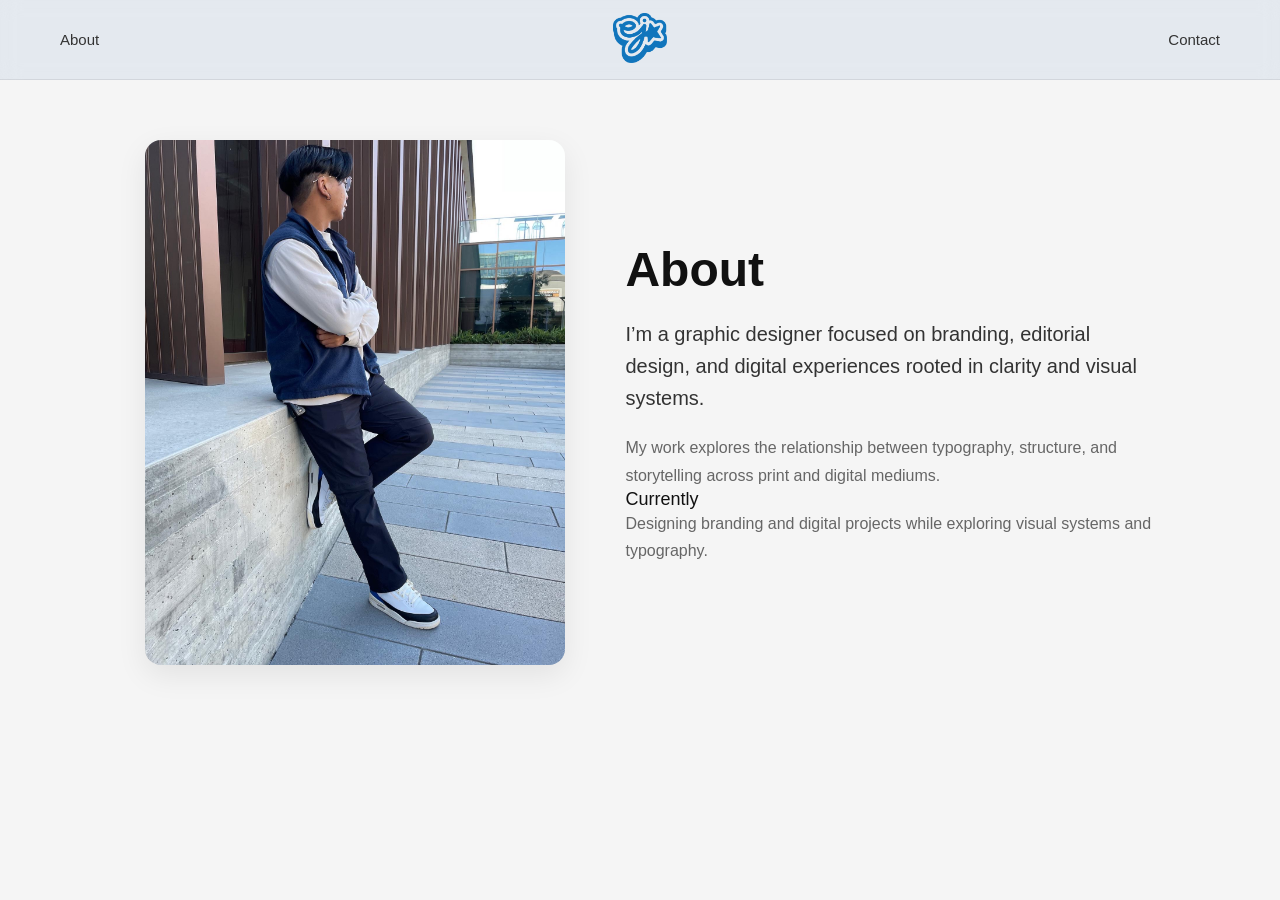
==== about.html @ 7b977087 "Update about.html" ====
<!DOCTYPE html>
<html lang="en">
<head>
  <meta charset="UTF-8" />
  <meta name="viewport" content="width=device-width, initial-scale=1.0"/>
  <title>About | EJ Gandia</title>
  <link rel="stylesheet" href="styles.css"/>
  <link rel="shortcut icon" type="image/x-icon" href="ejfaviconblue.png">
</head>

<body>

<!-- NAV -->
<header class="topnav">
  <nav class="nav-left">
    <a href="about.html">About</a>
  </nav>

  <div class="nav-center">
    <a href="index.html">
      <img src="images/logo.png" class="logo">
    </a>
  </div>

  <nav class="nav-right">
    <a href="contact.html">Contact</a>
  </nav>
</header>

<!-- ABOUT -->
<main class="main about-page">

  <section class="about-grid">

    <!-- IMAGE -->
    <div class="about-image">
      <img src="images/profile2.jpg" alt="EJ Gandia portrait">
    </div>

    <!-- TEXT -->
    <div class="about-text">

      <h1>About</h1>

      <p class="lead">
        I’m a graphic designer focused on branding, editorial design,
        and digital experiences rooted in clarity and visual systems.
      </p>

      <p>
        My work explores the relationship between typography, structure,
        and storytelling across print and digital mediums.
      </p>

      <h3>Currently</h3>
      <p>
        Designing branding and digital projects while exploring
        visual systems and typography.
      </p>

    </div>

  </section>

</main>
</body>
</html>
---- styles.css ----
/* =========================
   BASE RESET + VARIABLES
   ========================= */

* {
  margin: 0;
  padding: 0;
  box-sizing: border-box;
  font-family: Helvetica, Arial, sans-serif;
}

:root {
  --accent: #2b6cb0;
  --text: #111;
  --muted: #666;
  --border: rgba(0,0,0,0.08);
}

body {
  background: #f5f5f5;
  color: var(--text);
}

/* =========================
   GLOBAL LINK RESET (IMPORTANT)
   ========================= */

a {
  text-decoration: none;
  color: inherit;
}

/* =========================
   CATEGORY LINKS (FIXED)
   ========================= */

.category a {
  display: block;
  color: #111;
  text-decoration: none;
}

/* Force ALL link states to behave consistently */
.category a:link,
.category a:visited,
.category a:hover,
.category a:active {
  color: #111;
  text-decoration: none;
}

/* Optional: subtle hover interaction (recommended) */
.category a:hover {
  color: var(--accent);
}

/* =========================
   TYPOGRAPHY SYSTEM
   ========================= */

h1 {
  font-size: 48px;
  font-weight: 700;
  line-height: 1.2;
}

h2 {
  font-size: 28px;
  font-weight: 600;
  line-height: 1.3;
}

h3 {
  font-size: 18px;
  font-weight: 500;
}

p {
  font-size: 16px;
  line-height: 1.7;
  color: var(--muted);
}

/* =========================
   NAVIGATION
   ========================= */

.topnav {
  position: fixed;
  top: 0;
  left: 0;
  width: 100%;
  height: 80px;
  padding: 0 60px;

  display: grid;
  grid-template-columns: 1fr auto 1fr;
  align-items: center;

  background: rgba(43, 108, 176, 0.08);
  backdrop-filter: blur(10px);
  border-bottom: 1px solid var(--border);
  z-index: 1000;
}

.nav-left {
  justify-self: start;
}

.nav-center {
  justify-self: center;
}

.nav-right {
  justify-self: end;
}

.topnav a {
  font-size: 15px;
  font-weight: 500;
  color: #333;
  transition: color 0.2s ease;
}

.topnav a:hover {
  color: var(--accent);
}

.nav-right a {
  margin-left: 40px;
}

/* LOGO */
.logo {
  height: 50px;
  width: auto;
}

.logo-link {
  display: flex;
  align-items: center;
}

/* =========================
   LAYOUT SYSTEM
   ========================= */

.main {
  padding: 140px 80px 100px;
  max-width: 1200px;
  margin: 0 auto;
}

section {
  margin-bottom: 120px;
}

/* =========================
   HERO SECTION
   ========================= */

.hero {
  padding-bottom: 80px;
  border-bottom: 1px solid #e5e5e5;

  opacity: 0;
  transform: translateY(20px);
  animation: fadeIn 0.8s ease forwards;
}

@keyframes fadeIn {
  from { opacity: 0; transform: translateY(10px); }
  to { opacity: 1; transform: translateY(0); }
}

.hero-grid {
  display: grid;
  grid-template-columns: 1.2fr 1fr;
  gap: 60px;
  align-items: center;
}

.hero-name {
  display: block;
  font-size: 60px;
  font-weight: 600;
  color: var(--accent);
  line-height: 1.1;
  margin-bottom: 10px;
}

/* HERO IMAGE */
.hero-image {
  position: relative;
  overflow: hidden;
  border-radius: 16px;
  height: 420px;
}

.hero-image img {
  width: 100%;
  height: 420px;

  object-fit: cover;

  /* better balanced framing */
  object-position: 65% 50%;

  border-radius: 16px;
  box-shadow: 0 10px 30px rgba(0,0,0,0.08);
}

/* =========================
   CATEGORIES
   ========================= */

.categories {
  margin: 100px 0 80px;
  display: grid;
  grid-template-columns: repeat(3, 1fr);
  gap: 40px;
}

.category {
  cursor: pointer;
}

.category-img {
  width: 100%;
  aspect-ratio: 1 / 1;
  overflow: hidden;
  background: #ddd;
}

.category-img img {
  width: 100%;
  height: 100%;
  object-fit: cover;
  transition: transform 0.5s ease;
}

.category:hover img {
  transform: scale(1.08);
}

.category h2 {
  margin-top: 14px;
  font-size: 20px;
  font-weight: 500;
  transition: transform 0.3s ease;
}

.category:hover h2 {
  transform: translateX(6px);
}

/* DIGITAL OVERRIDE */
.digital .category-img img {
  object-fit: cover;
  object-position: center top;
}

/* =========================
   PROJECT GRID
   ========================= */

.grid {
  display: grid;
  grid-template-columns: repeat(auto-fit, minmax(320px, 1fr));
  gap: 60px 40px;
}

.card {
  cursor: pointer;
}

.img-wrapper {
  width: 100%;
  aspect-ratio: 4 / 3;
  overflow: hidden;
  background: #ddd;
}

.img-wrapper img {
  width: 100%;
  height: 100%;
  object-fit: cover;
  transition: transform 0.4s ease;
}

.card:hover img {
  transform: scale(1.06);
}

.card h3 {
  margin-top: 14px;
  font-size: 18px;
  font-weight: 500;
  line-height: 1.4;
}

/* =========================
   PAGE HEADER
   ========================= */

.page-header {
  margin-bottom: 80px;
  max-width: 700px;
}

.page-header h1 {
  font-size: 48px;
  margin-bottom: 10px;
}

.page-header p {
  font-size: 16px;
  line-height: 1.6;
  color: #666;
}

/* =========================
   PROJECT GRIDS
   ========================= */

.project-grid {
  display: grid;
  grid-template-columns: repeat(2, 1fr);
  gap: 40px;
  margin-bottom: 80px;
}

.project-grid.small {
  grid-template-columns: repeat(3, 1fr);
  gap: 30px;
}

/* =========================
   PROJECT CARD
   ========================= */

.project-card img {
  width: 100%;
  border-radius: 12px;
  object-fit: cover;
  transition: transform 0.4s ease;
}

.project-card:hover img {
  transform: scale(1.03);
}

.project-card h3 {
  margin-top: 12px;
  font-size: 18px;
}

.project-card p {
  font-size: 14px;
  color: #666;
  margin-top: 6px;
}

/* =========================
   ABOUT PAGE FIX (CLEAN LAYOUT)
   ========================= */

.about-page {
  padding-top: 140px;
}

.about-grid {
  display: grid;
  grid-template-columns: 1fr 1.2fr;
  gap: 60px;
  align-items: center;
  max-width: 1100px;
  margin: 0 auto;
}

/* IMAGE FIX */
.about-image {
  width: 100%;
  display: flex;
  justify-content: flex-end; /* helps align it like your hero */
}

.about-image img {
  width: 100%;
  max-width: 420px;   /* 👈 THIS is what stops it from being huge */
  height: auto;
  border-radius: 16px;
  object-fit: cover;
  box-shadow: 0 10px 30px rgba(0,0,0,0.08);
}

/* TEXT */
.about-text h1 {
  font-size: 48px;
  margin-bottom: 20px;
}

.about-text .lead {
  font-size: 20px;
  color: #333;
  line-height: 1.6;
  margin-bottom: 20px;
}

/* MOBILE */
@media (max-width: 768px) {
  .about-grid {
    grid-template-columns: 1fr;
  }

  .about-image {
    justify-content: center;
  }

  .about-image img {
    max-width: 100%;
  }

  .about-text h1 {
    font-size: 36px;
  }
}

/* =========================
   RESPONSIVE SYSTEM
   ========================= */

@media (max-width: 768px) {

  .hero-grid {
    grid-template-columns: 1fr;
    gap: 40px;
  }

  .hero-text h1 {
    font-size: 36px;
  }

  .hero-image {
    order: -1;
  }

  .categories {
    grid-template-columns: 1fr;
  }

  .project-grid {
    grid-template-columns: 1fr;
  }

  .project-grid.small {
    grid-template-columns: 1fr;
  }
}

@media (min-width: 1400px) {
  .hero-image img {
    height: 460px;
    object-position: 60% 35%;
  }
}

/* =========================
   LIGHTBOX CAROUSEL
   ========================= */

.lightbox {
  position: fixed;
  inset: 0;
  background: rgba(0,0,0,0.92);
  display: flex;
  justify-content: center;
  align-items: center;
  z-index: 9999;
}

.lightbox.hidden {
  display: none;
}

.lightbox-img {
  max-width: 90%;
  max-height: 85vh;
  object-fit: contain;
  border-radius: 8px;
}

/* CLOSE BUTTON */
.lightbox-close {
  position: absolute;
  top: 20px;
  right: 30px;
  font-size: 34px;
  color: white;
  cursor: pointer;
}

/* ARROWS */
.lightbox-prev,
.lightbox-next {
  position: absolute;
  top: 50%;
  transform: translateY(-50%);
  font-size: 40px;
  background: none;
  border: none;
  color: white;
  cursor: pointer;
  padding: 10px;
}

.lightbox-prev { left: 20px; }
.lightbox-next { right: 20px; }

/* PROJECT CARDS (clickable feel) */
.project-card {
  cursor: pointer;
}

.project-card img {
  width: 100%;
  border-radius: 12px;
  transition: transform 0.3s ease;
}

.project-card:hover img {
  transform: scale(1.03);
}
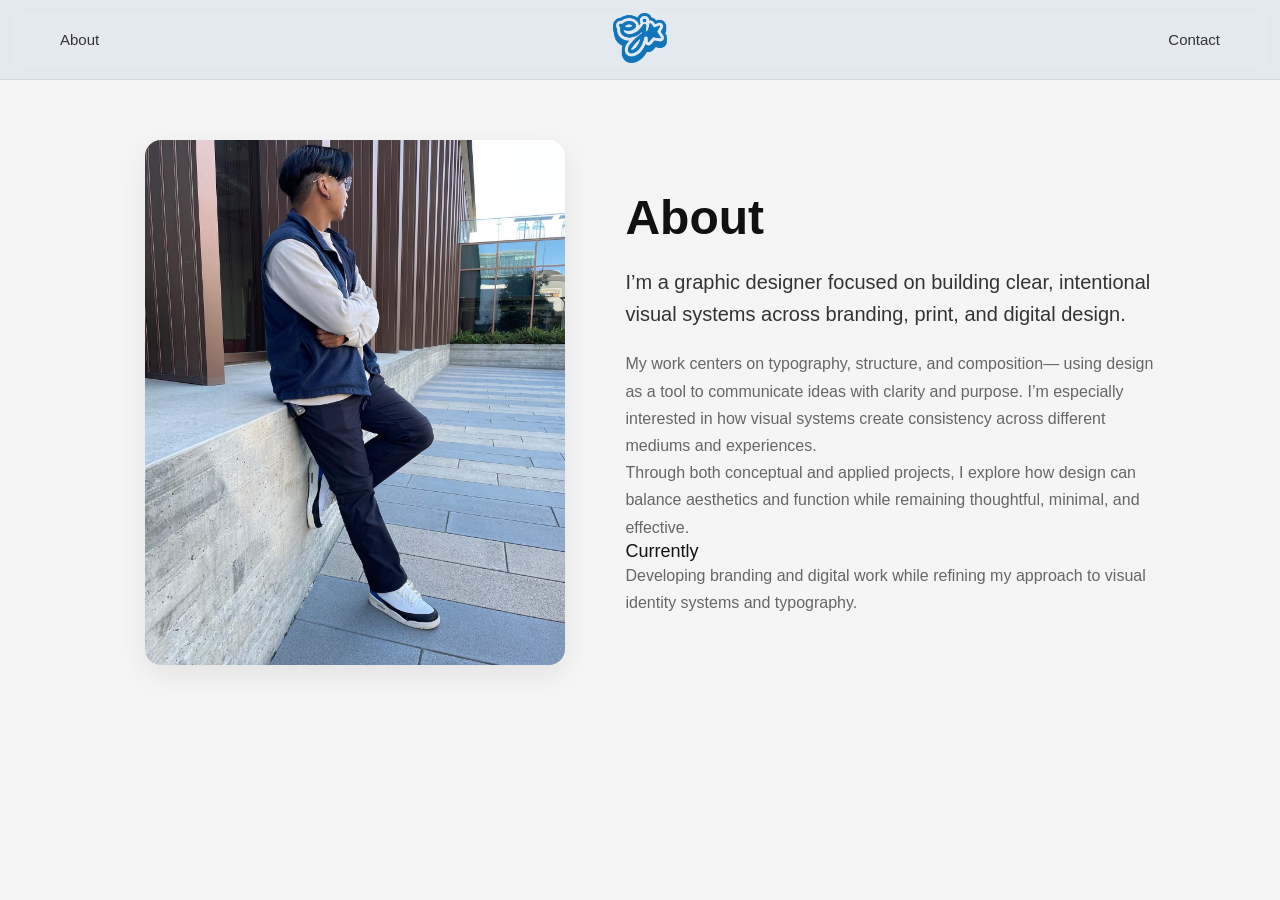
==== commit 6abb4271: "Update about.html" ====
--- a/about.html
+++ b/about.html
@@ -38,27 +38,36 @@
     </div>
 
     <!-- TEXT -->
-    <div class="about-text">
+   <div class="about-text">
 
-      <h1>About</h1>
+  <h1>About</h1>
 
-      <p class="lead">
-        I’m a graphic designer focused on branding, editorial design,
-        and digital experiences rooted in clarity and visual systems.
-      </p>
+  <p class="lead">
+    I’m a graphic designer focused on building clear, intentional
+    visual systems across branding, print, and digital design.
+  </p>
 
-      <p>
-        My work explores the relationship between typography, structure,
-        and storytelling across print and digital mediums.
-      </p>
+  <p>
+    My work centers on typography, structure, and composition—
+    using design as a tool to communicate ideas with clarity and purpose.
+    I’m especially interested in how visual systems create consistency
+    across different mediums and experiences.
+  </p>
 
-      <h3>Currently</h3>
-      <p>
-        Designing branding and digital projects while exploring
-        visual systems and typography.
-      </p>
+  <p>
+    Through both conceptual and applied projects, I explore how design
+    can balance aesthetics and function while remaining thoughtful,
+    minimal, and effective.
+  </p>
 
-    </div>
+  <h3>Currently</h3>
+
+  <p>
+    Developing branding and digital work while refining my approach
+    to visual identity systems and typography.
+  </p>
+
+</div>
 
   </section>
 
--- a/styles.css
+++ b/styles.css
@@ -203,9 +203,7 @@
 
   object-fit: cover;
 
-  /* better balanced framing */
-  object-position: 65% 50%;
-
+  transform: translateX(7%);
   border-radius: 16px;
   box-shadow: 0 10px 30px rgba(0,0,0,0.08);
 }
@@ -319,6 +317,7 @@
   color: #666;
 }
 
+
 /* =========================
    PROJECT GRIDS
    ========================= */
@@ -336,29 +335,71 @@
 }
 
 /* =========================
-   PROJECT CARD
-   ========================= */
-
+   PROJECT CARD (BASE SYSTEM)
+   ========================= */
+
+.project-card {
+  display: flex;
+  flex-direction: column;
+  cursor: pointer;
+}
+
+/* IMAGE BASE RULE (ALL CARDS) */
 .project-card img {
   width: 100%;
   border-radius: 12px;
   object-fit: cover;
   transition: transform 0.4s ease;
-}
-
+  display: block;
+}
+
+/* HOVER */
 .project-card:hover img {
-  transform: scale(1.03);
-}
-
+  transform: scale(1.04);
+}
+
+/* TEXT BASE */
 .project-card h3 {
   margin-top: 12px;
   font-size: 18px;
+  font-weight: 500;
 }
 
 .project-card p {
   font-size: 14px;
   color: #666;
   margin-top: 6px;
+  line-height: 1.5;
+}
+
+/* =========================
+   SIZE SYSTEM (IMPORTANT FIX)
+   ========================= */
+
+/* LARGE PROJECTS (top featured grid) */
+.project-grid:not(.small) .project-card img {
+  height: 340px;
+  object-position: center;
+}
+
+/* SMALL PROJECTS (bottom grid) */
+.project-grid.small .project-card img {
+  height: 220px;
+  object-position: center;
+}
+
+/* =========================
+   OPTIONAL POLISH
+   ========================= */
+
+/* prevents layout shift when images load */
+.project-card img {
+  background: #eaeaea;
+}
+
+/* keeps text spacing consistent */
+.project-card {
+  gap: 6px;
 }
 
 /* =========================
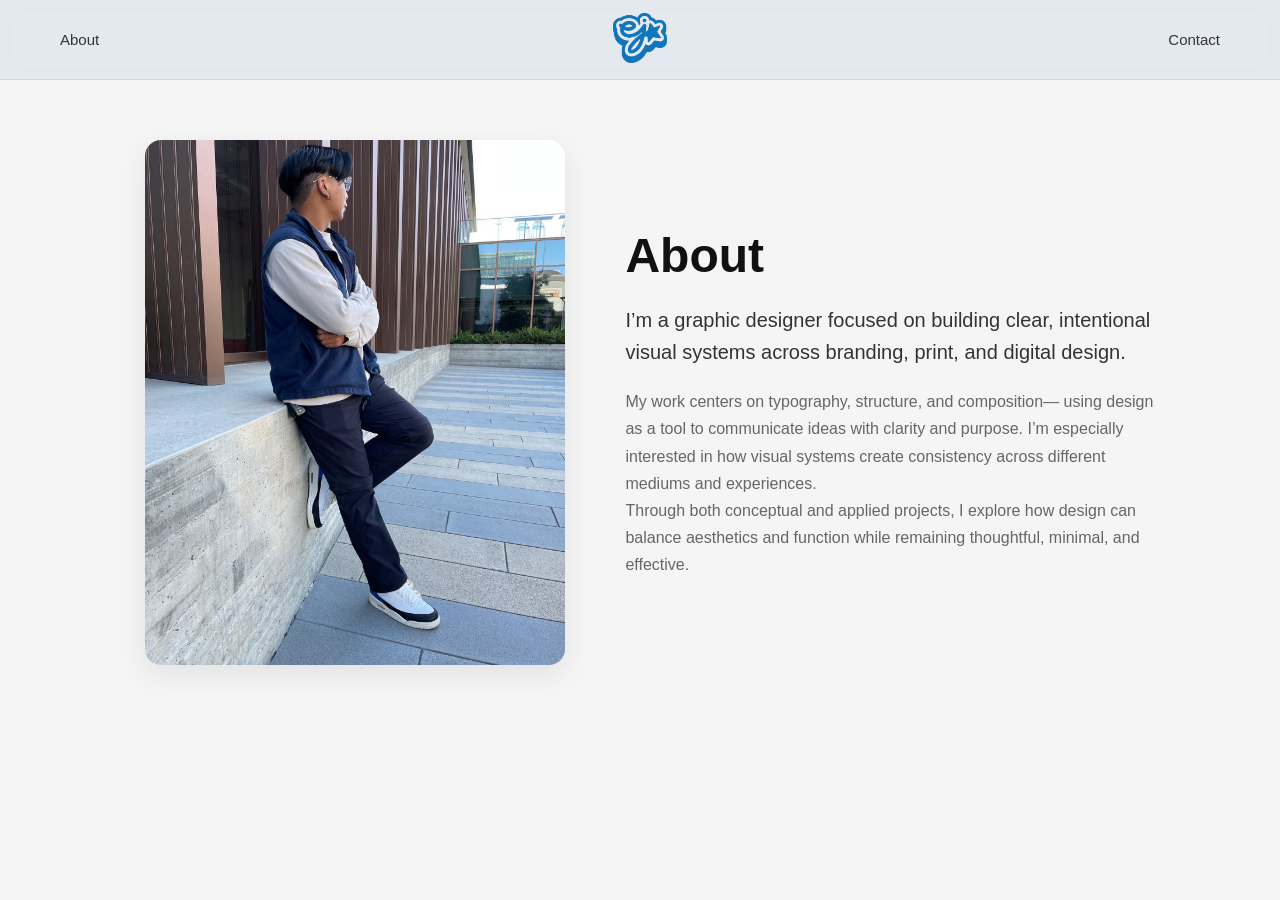
==== commit 3aa6acf3: "Update about.html" ====
--- a/about.html
+++ b/about.html
@@ -60,12 +60,6 @@
     minimal, and effective.
   </p>
 
-  <h3>Currently</h3>
-
-  <p>
-    Developing branding and digital work while refining my approach
-    to visual identity systems and typography.
-  </p>
 
 </div>
 
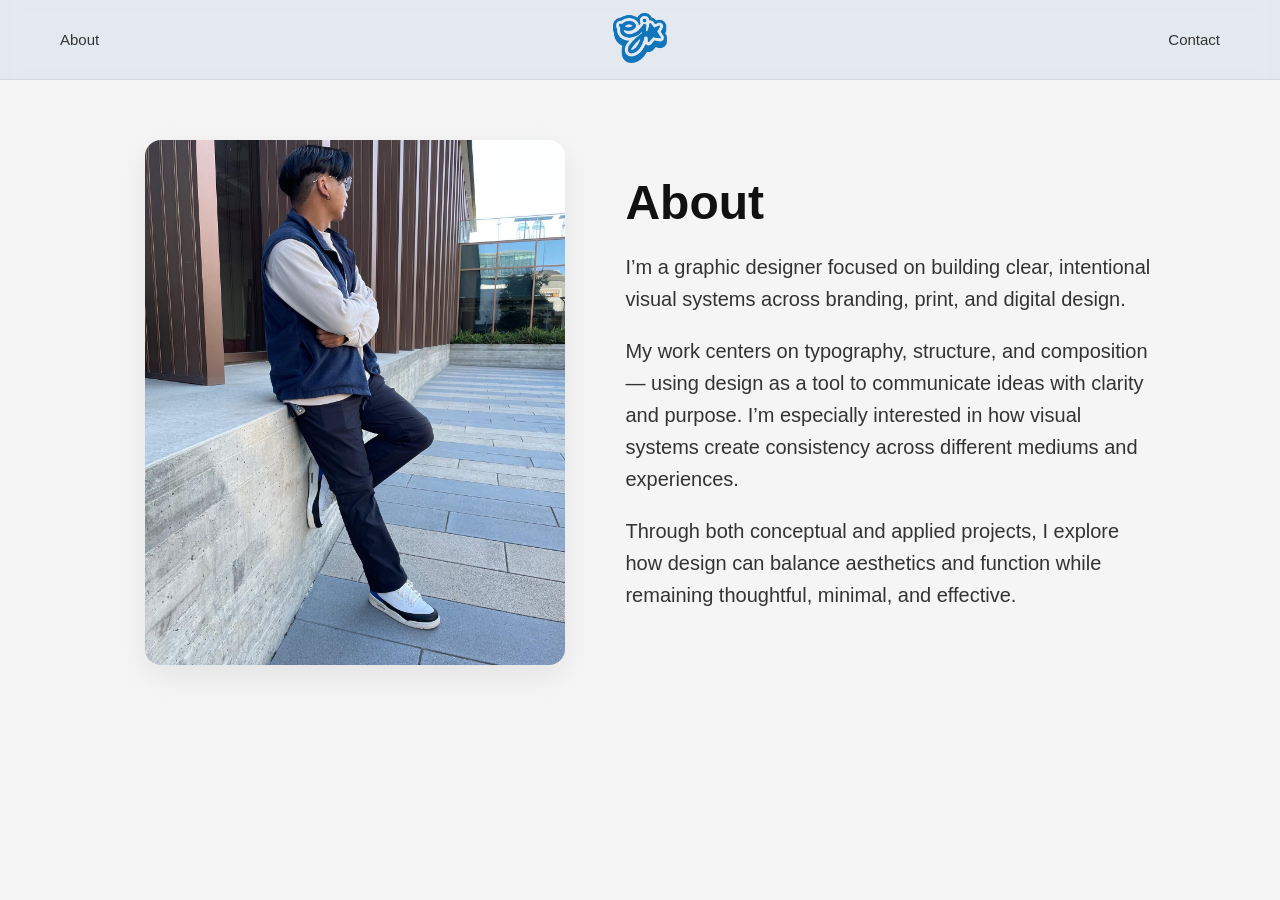
==== commit d86e2cdc: "Update about.html" ====
--- a/about.html
+++ b/about.html
@@ -47,14 +47,14 @@
     visual systems across branding, print, and digital design.
   </p>
 
-  <p>
+   <p class="lead">
     My work centers on typography, structure, and composition—
     using design as a tool to communicate ideas with clarity and purpose.
     I’m especially interested in how visual systems create consistency
     across different mediums and experiences.
   </p>
 
-  <p>
+   <p class="lead">
     Through both conceptual and applied projects, I explore how design
     can balance aesthetics and function while remaining thoughtful,
     minimal, and effective.
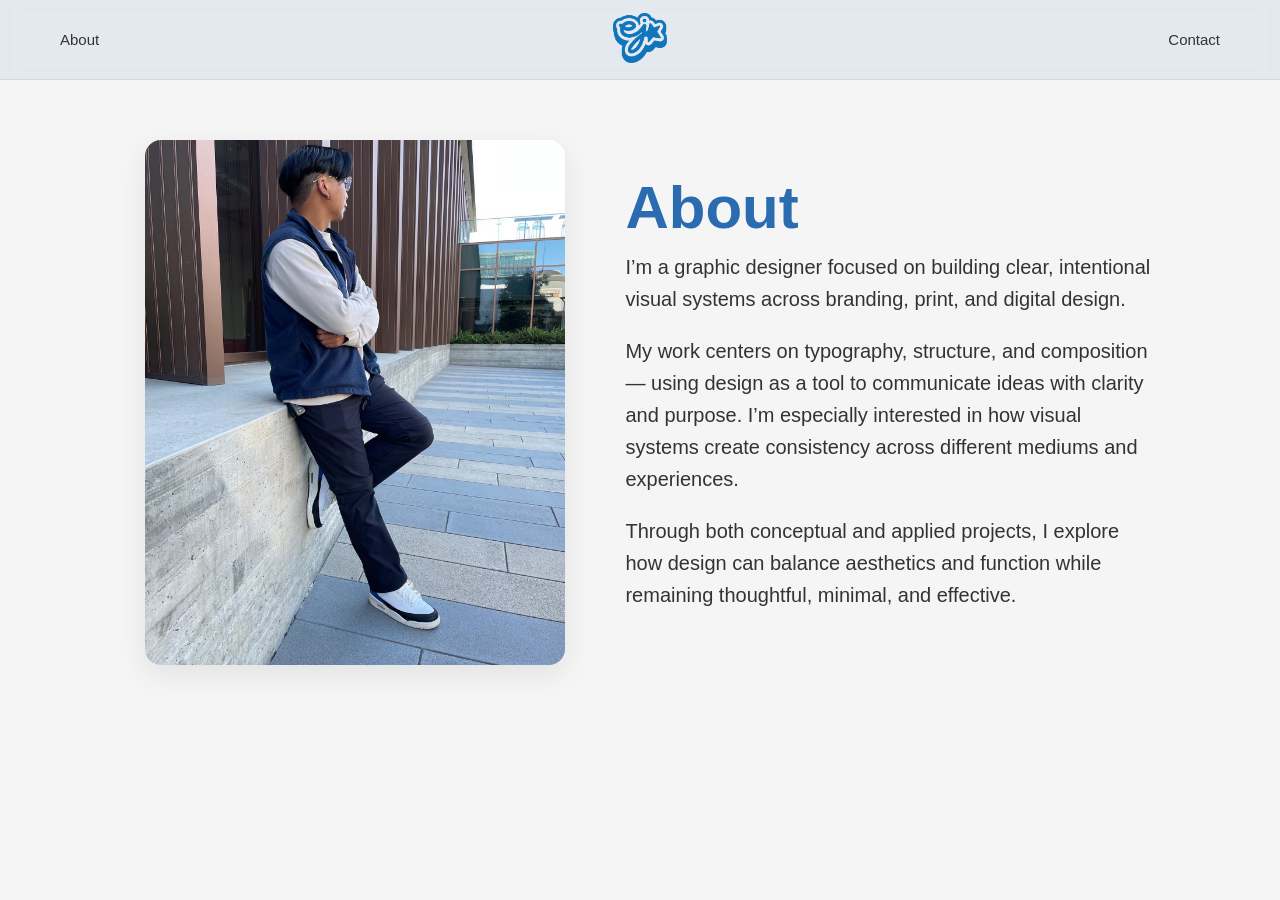
==== commit 96547131: "Update about.html" ====
--- a/about.html
+++ b/about.html
@@ -40,8 +40,9 @@
     <!-- TEXT -->
    <div class="about-text">
 
-  <h1>About</h1>
+  <span class="hero-name">About</span>
 
+     
   <p class="lead">
     I’m a graphic designer focused on building clear, intentional
     visual systems across branding, print, and digital design.
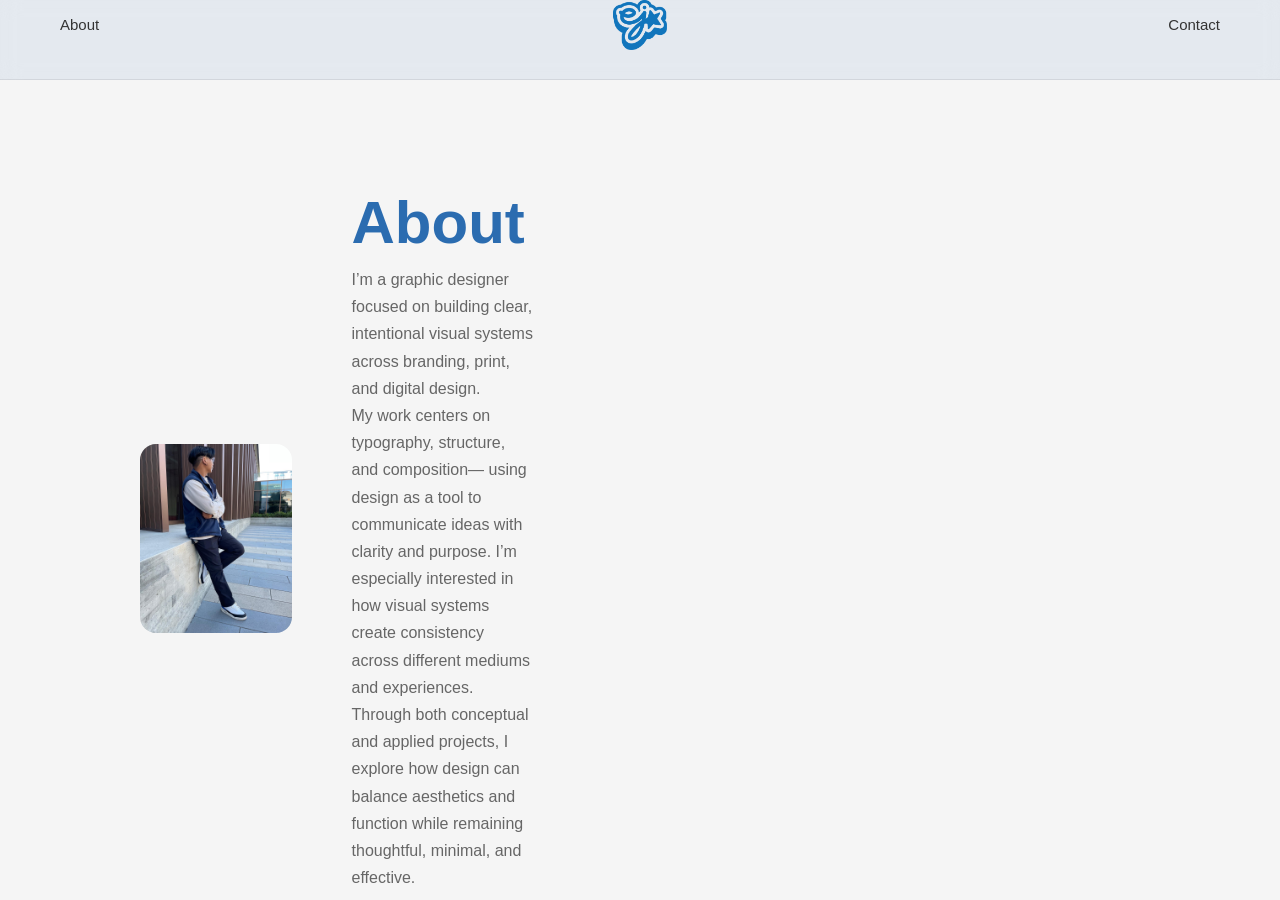
==== commit dd5d5bce: "Update about.html" ====
--- a/about.html
+++ b/about.html
@@ -1,6 +1,9 @@
 <!DOCTYPE html>
 <html lang="en">
 <head>
+  <link rel="preconnect" href="https://fonts.googleapis.com">
+<link rel="preconnect" href="https://fonts.gstatic.com" crossorigin>
+<link href="https://fonts.googleapis.com/css2?family=Inter:wght@300;400;500;600&family=Space+Grotesk:wght@400;500;600;700&display=swap" rel="stylesheet">
   <meta charset="UTF-8" />
   <meta name="viewport" content="width=device-width, initial-scale=1.0"/>
   <title>About | EJ Gandia</title>
@@ -12,20 +15,21 @@
 
 <!-- NAV -->
 <header class="topnav">
+
   <nav class="nav-left">
     <a href="about.html">About</a>
   </nav>
 
   <div class="nav-center">
-    <a href="index.html">
-      <img src="images/logo.png" class="logo">
+    <a href="index.html" class="logo-link">
+      <img src="images/logo.png" class="logo" alt="Logo">
     </a>
   </div>
 
   <nav class="nav-right">
     <a href="contact.html">Contact</a>
   </nav>
-</header>
+
 
 <!-- ABOUT -->
 <main class="main about-page">
--- a/styles.css
+++ b/styles.css
@@ -6,7 +6,6 @@
   margin: 0;
   padding: 0;
   box-sizing: border-box;
-  font-family: Helvetica, Arial, sans-serif;
 }
 
 :root {
@@ -16,13 +15,23 @@
   --border: rgba(0,0,0,0.08);
 }
 
+/* =========================
+   TYPOGRAPHY (NEW FONTS)
+   ========================= */
+
 body {
   background: #f5f5f5;
   color: var(--text);
-}
-
-/* =========================
-   GLOBAL LINK RESET (IMPORTANT)
+  font-family: "Inter", sans-serif;
+}
+
+h1, h2, h3 {
+  font-family: "Space Grotesk", sans-serif;
+  color: var(--text);
+}
+
+/* =========================
+   GLOBAL LINK RESET
    ========================= */
 
 a {
@@ -31,7 +40,7 @@
 }
 
 /* =========================
-   CATEGORY LINKS (FIXED)
+   CATEGORY LINKS
    ========================= */
 
 .category a {
@@ -40,7 +49,6 @@
   text-decoration: none;
 }
 
-/* Force ALL link states to behave consistently */
 .category a:link,
 .category a:visited,
 .category a:hover,
@@ -49,9 +57,22 @@
   text-decoration: none;
 }
 
-/* Optional: subtle hover interaction (recommended) */
 .category a:hover {
   color: var(--accent);
+}
+
+/* =========================
+   CATEGORY THUMBNAILS (FIX)
+   ========================= */
+
+.category-img {
+  border-radius: 16px;
+  overflow: hidden;
+  box-shadow: 0 10px 30px rgba(0,0,0,0.06);
+}
+
+.category-img img {
+  border-radius: 16px;
 }
 
 /* =========================
@@ -103,17 +124,9 @@
   z-index: 1000;
 }
 
-.nav-left {
-  justify-self: start;
-}
-
-.nav-center {
-  justify-self: center;
-}
-
-.nav-right {
-  justify-self: end;
-}
+.nav-left { justify-self: start; }
+.nav-center { justify-self: center; }
+.nav-right { justify-self: end; }
 
 .topnav a {
   font-size: 15px;
@@ -142,7 +155,7 @@
 }
 
 /* =========================
-   LAYOUT SYSTEM
+   LAYOUT
    ========================= */
 
 .main {
@@ -156,21 +169,12 @@
 }
 
 /* =========================
-   HERO SECTION
+   HERO
    ========================= */
 
 .hero {
   padding-bottom: 80px;
   border-bottom: 1px solid #e5e5e5;
-
-  opacity: 0;
-  transform: translateY(20px);
-  animation: fadeIn 0.8s ease forwards;
-}
-
-@keyframes fadeIn {
-  from { opacity: 0; transform: translateY(10px); }
-  to { opacity: 1; transform: translateY(0); }
 }
 
 .hero-grid {
@@ -189,7 +193,7 @@
   margin-bottom: 10px;
 }
 
-/* HERO IMAGE */
+/* HERO IMAGE FIX (center correction) */
 .hero-image {
   position: relative;
   overflow: hidden;
@@ -199,13 +203,9 @@
 
 .hero-image img {
   width: 100%;
-  height: 420px;
-
+  height: 100%;
   object-fit: cover;
-
-  transform: translateX(7%);
-  border-radius: 16px;
-  box-shadow: 0 10px 30px rgba(0,0,0,0.08);
+  object-position: 60% center; /* 👈 slight right shift fix */
 }
 
 /* =========================
@@ -227,7 +227,6 @@
   width: 100%;
   aspect-ratio: 1 / 1;
   overflow: hidden;
-  background: #ddd;
 }
 
 .category-img img {
@@ -245,88 +244,16 @@
   margin-top: 14px;
   font-size: 20px;
   font-weight: 500;
-  transition: transform 0.3s ease;
-}
-
-.category:hover h2 {
-  transform: translateX(6px);
-}
-
-/* DIGITAL OVERRIDE */
-.digital .category-img img {
-  object-fit: cover;
-  object-position: center top;
-}
-
-/* =========================
-   PROJECT GRID
-   ========================= */
-
-.grid {
-  display: grid;
-  grid-template-columns: repeat(auto-fit, minmax(320px, 1fr));
-  gap: 60px 40px;
-}
-
-.card {
-  cursor: pointer;
-}
-
-.img-wrapper {
-  width: 100%;
-  aspect-ratio: 4 / 3;
-  overflow: hidden;
-  background: #ddd;
-}
-
-.img-wrapper img {
-  width: 100%;
-  height: 100%;
-  object-fit: cover;
-  transition: transform 0.4s ease;
-}
-
-.card:hover img {
-  transform: scale(1.06);
-}
-
-.card h3 {
-  margin-top: 14px;
-  font-size: 18px;
-  font-weight: 500;
-  line-height: 1.4;
-}
-
-/* =========================
-   PAGE HEADER
-   ========================= */
-
-.page-header {
-  margin-bottom: 80px;
-  max-width: 700px;
-}
-
-.page-header h1 {
-  font-size: 48px;
-  margin-bottom: 10px;
-}
-
-.page-header p {
-  font-size: 16px;
-  line-height: 1.6;
-  color: #666;
-}
-
-
-/* =========================
-   PROJECT GRIDS
+}
+
+/* =========================
+   PROJECT GRIDS (FIXED + CLEAN)
    ========================= */
 
 .project-grid {
   display: grid;
   grid-template-columns: repeat(2, 1fr);
   gap: 40px;
-  margin-bottom: 80px;
 }
 
 .project-grid.small {
@@ -335,75 +262,49 @@
 }
 
 /* =========================
-   PROJECT CARD (BASE SYSTEM)
+   PROJECT CARDS
    ========================= */
 
 .project-card {
   display: flex;
   flex-direction: column;
-  cursor: pointer;
-}
-
-/* IMAGE BASE RULE (ALL CARDS) */
+}
+
 .project-card img {
   width: 100%;
   border-radius: 12px;
   object-fit: cover;
-  transition: transform 0.4s ease;
+  transition: transform 0.3s ease;
   display: block;
 }
 
-/* HOVER */
 .project-card:hover img {
   transform: scale(1.04);
 }
 
-/* TEXT BASE */
 .project-card h3 {
   margin-top: 12px;
   font-size: 18px;
-  font-weight: 500;
 }
 
 .project-card p {
   font-size: 14px;
-  color: #666;
+  color: var(--muted);
   margin-top: 6px;
   line-height: 1.5;
 }
 
-/* =========================
-   SIZE SYSTEM (IMPORTANT FIX)
-   ========================= */
-
-/* LARGE PROJECTS (top featured grid) */
+/* LARGE vs SMALL IMAGE HEIGHTS */
 .project-grid:not(.small) .project-card img {
   height: 340px;
-  object-position: center;
-}
-
-/* SMALL PROJECTS (bottom grid) */
+}
+
 .project-grid.small .project-card img {
   height: 220px;
-  object-position: center;
-}
-
-/* =========================
-   OPTIONAL POLISH
-   ========================= */
-
-/* prevents layout shift when images load */
-.project-card img {
-  background: #eaeaea;
-}
-
-/* keeps text spacing consistent */
-.project-card {
-  gap: 6px;
-}
-
-/* =========================
-   ABOUT PAGE FIX (CLEAN LAYOUT)
+}
+
+/* =========================
+   ABOUT
    ========================= */
 
 .about-page {
@@ -415,99 +316,57 @@
   grid-template-columns: 1fr 1.2fr;
   gap: 60px;
   align-items: center;
-  max-width: 1100px;
-  margin: 0 auto;
-}
-
-/* IMAGE FIX */
-.about-image {
-  width: 100%;
+}
+
+.about-image img {
+  width: 100%;
+  max-width: 420px;
+  border-radius: 16px;
+}
+
+/* =========================
+   CONTACT
+   ========================= */
+
+.contact-page {
   display: flex;
-  justify-content: flex-end; /* helps align it like your hero */
-}
-
-.about-image img {
-  width: 100%;
-  max-width: 420px;   /* 👈 THIS is what stops it from being huge */
-  height: auto;
-  border-radius: 16px;
-  object-fit: cover;
-  box-shadow: 0 10px 30px rgba(0,0,0,0.08);
-}
-
-/* TEXT */
-.about-text h1 {
-  font-size: 48px;
-  margin-bottom: 20px;
-}
-
-.about-text .lead {
-  font-size: 20px;
-  color: #333;
-  line-height: 1.6;
-  margin-bottom: 20px;
-}
-
-/* MOBILE */
+  justify-content: center;
+  align-items: center;
+  min-height: calc(100vh - 140px);
+  text-align: center;
+}
+
+.contact-email {
+  font-size: 22px;
+  color: var(--accent);
+}
+
+/* =========================
+   RESPONSIVE
+   ========================= */
+
 @media (max-width: 768px) {
+
+  .hero-grid {
+    grid-template-columns: 1fr;
+  }
+
+  .categories {
+    grid-template-columns: 1fr;
+  }
+
+  .project-grid,
+  .project-grid.small {
+    grid-template-columns: 1fr;
+  }
+
   .about-grid {
     grid-template-columns: 1fr;
   }
-
-  .about-image {
-    justify-content: center;
-  }
-
-  .about-image img {
-    max-width: 100%;
-  }
-
-  .about-text h1 {
-    font-size: 36px;
-  }
-}
-
-/* =========================
-   RESPONSIVE SYSTEM
-   ========================= */
-
-@media (max-width: 768px) {
-
-  .hero-grid {
-    grid-template-columns: 1fr;
-    gap: 40px;
-  }
-
-  .hero-text h1 {
-    font-size: 36px;
-  }
-
-  .hero-image {
-    order: -1;
-  }
-
-  .categories {
-    grid-template-columns: 1fr;
-  }
-
-  .project-grid {
-    grid-template-columns: 1fr;
-  }
-
-  .project-grid.small {
-    grid-template-columns: 1fr;
-  }
-}
-
-@media (min-width: 1400px) {
-  .hero-image img {
-    height: 460px;
-    object-position: 60% 35%;
-  }
-}
-
-/* =========================
-   LIGHTBOX CAROUSEL
+}
+
+/* =========================
+   LIGHTBOX CAROUSEL (RESTORED)
    ========================= */
 
 .lightbox {
@@ -528,7 +387,7 @@
   max-width: 90%;
   max-height: 85vh;
   object-fit: contain;
-  border-radius: 8px;
+  border-radius: 12px;
 }
 
 /* CLOSE BUTTON */
@@ -557,18 +416,3 @@
 
 .lightbox-prev { left: 20px; }
 .lightbox-next { right: 20px; }
-
-/* PROJECT CARDS (clickable feel) */
-.project-card {
-  cursor: pointer;
-}
-
-.project-card img {
-  width: 100%;
-  border-radius: 12px;
-  transition: transform 0.3s ease;
-}
-
-.project-card:hover img {
-  transform: scale(1.03);
-}
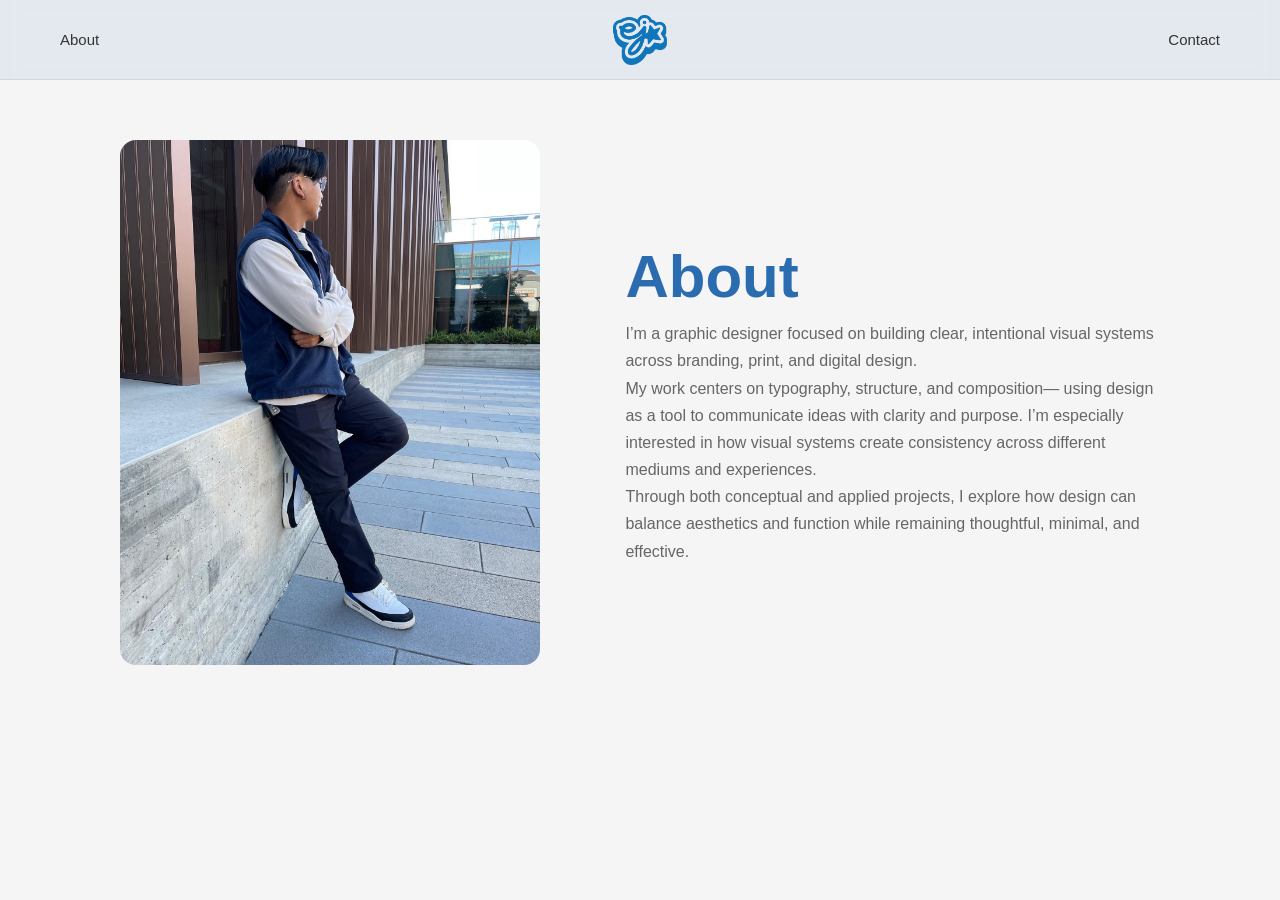
==== commit d81cc171: "Update about.html" ====
--- a/about.html
+++ b/about.html
@@ -29,7 +29,8 @@
   <nav class="nav-right">
     <a href="contact.html">Contact</a>
   </nav>
-
+  
+</header>
 
 <!-- ABOUT -->
 <main class="main about-page">
